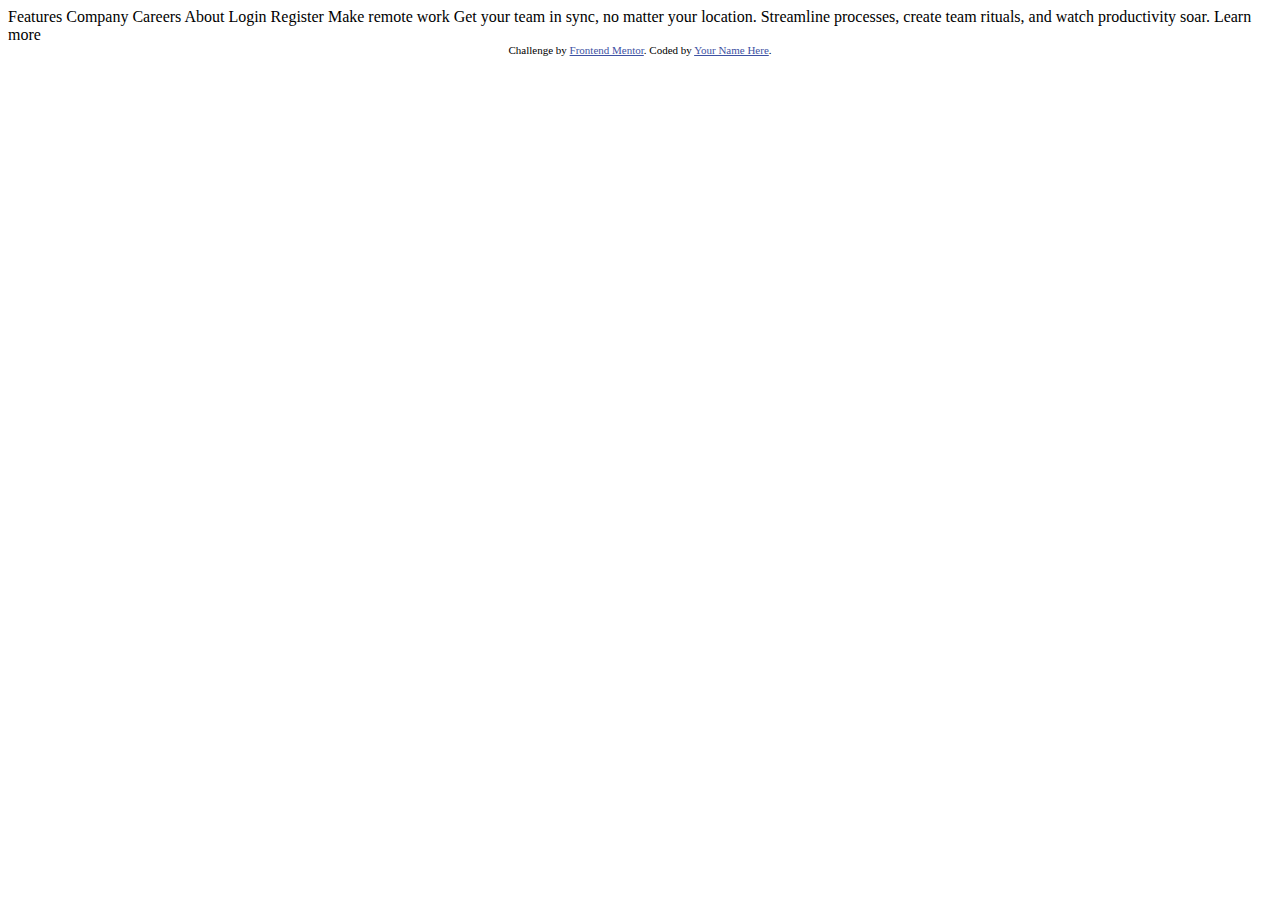
==== assignment5/index.html @ 0ea1176f "all assignments" ====
<!DOCTYPE html>
<html lang="en">
<head>
  <meta charset="UTF-8">
  <meta name="viewport" content="width=device-width, initial-scale=1.0"> <!-- displays site properly based on user's device -->

  <link rel="icon" type="image/png" sizes="32x32" href="./images/favicon-32x32.png">
  
  <title>Frontend Mentor | Intro section with dropdown navigation</title>

  <!-- Feel free to remove these styles or customise in your own stylesheet 👍 -->
  <style>
    .attribution { font-size: 11px; text-align: center; }
    .attribution a { color: hsl(228, 45%, 44%); }
  </style>
</head>
<body>

  Features
  Company
  Careers
  About

  Login
  Register

  Make remote work

  Get your team in sync, no matter your location. Streamline processes, 
  create team rituals, and watch productivity soar.

  Learn more
  
  <div class="attribution">
    Challenge by <a href="https://www.frontendmentor.io?ref=challenge" target="_blank">Frontend Mentor</a>. 
    Coded by <a href="#">Your Name Here</a>.
  </div>
</body>
</html>
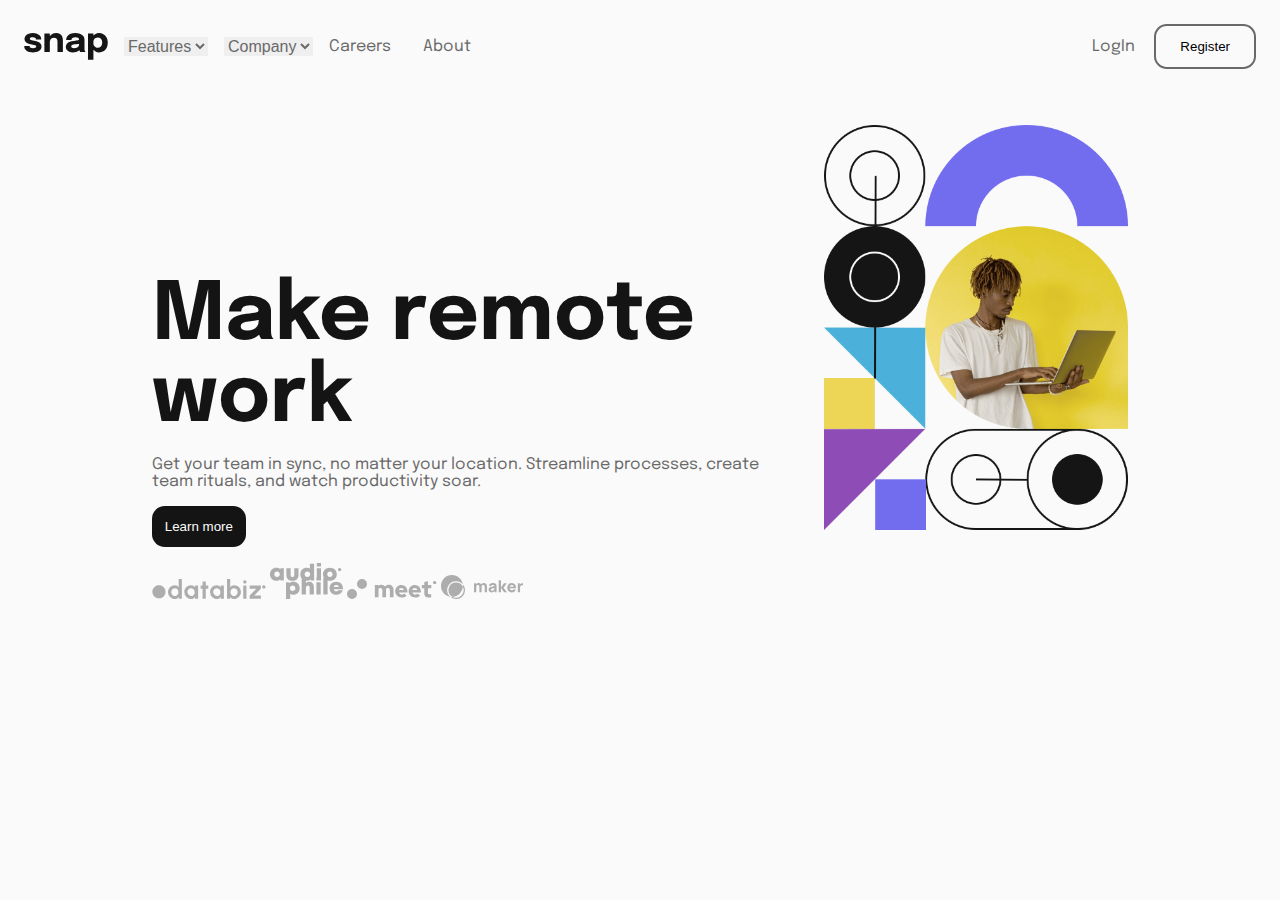
==== commit 4fc46c1a: "update: accountdetails div complete" ====
--- a/assignment5/index.html
+++ b/assignment5/index.html
@@ -2,38 +2,45 @@
 <html lang="en">
 <head>
   <meta charset="UTF-8">
-  <meta name="viewport" content="width=device-width, initial-scale=1.0"> <!-- displays site properly based on user's device -->
-
-  <link rel="icon" type="image/png" sizes="32x32" href="./images/favicon-32x32.png">
-  
-  <title>Frontend Mentor | Intro section with dropdown navigation</title>
-
-  <!-- Feel free to remove these styles or customise in your own stylesheet 👍 -->
-  <style>
-    .attribution { font-size: 11px; text-align: center; }
-    .attribution a { color: hsl(228, 45%, 44%); }
-  </style>
+  <meta name="viewport" content="width=device-width, initial-scale=1.0">
+  <link rel="stylesheet" href="style.css">
+  <title>Document</title>
 </head>
 <body>
-
-  Features
-  Company
-  Careers
-  About
-
-  Login
-  Register
-
-  Make remote work
-
-  Get your team in sync, no matter your location. Streamline processes, 
-  create team rituals, and watch productivity soar.
-
-  Learn more
-  
-  <div class="attribution">
-    Challenge by <a href="https://www.frontendmentor.io?ref=challenge" target="_blank">Frontend Mentor</a>. 
-    Coded by <a href="#">Your Name Here</a>.
-  </div>
+  <nav>
+    <div class="nav-part1">
+      <img src="./images/logo.svg" alt="">
+      <select name="selections" id="">
+        <option value="features">Features</option>
+      </select>
+      <select name="select" id="">
+        <option value="company">Company</option>
+      </select>
+      <li>Careers</li>
+      <li>About</li>
+    </div>
+    <div class="nav-part2">
+      <p>LogIn</p>
+      <button>Register</button>
+    </div>
+  </nav>
+  <section>
+    <div class="section-part1">
+      <h1>Make remote work</h1>
+      <p>Get your team in sync, no matter your location. Streamline processes, 
+        create team rituals, and watch productivity soar.
+      </p>
+      <button>Learn more</button>
+      <div class="image">
+        <img src="./images/client-databiz.svg" alt="">
+        <img src="./images/client-audiophile.svg" alt="">
+        <img src="./images/client-meet.svg" alt="">
+        <img src="./images/client-maker.svg" alt="">
+      </div>
+    </div>
+    <div class="section-part2">
+      <!-- <img src="./images/image-hero-desktop.png" alt=""> -->
+    </div>
+  </section>
 </body>
 </html>--- a/assignment5/style.css
+++ b/assignment5/style.css
@@ -0,0 +1,103 @@
+@import url('https://fonts.googleapis.com/css2?family=Epilogue:ital,wght@0,100..900;1,100..900&display=swap');
+
+:root{
+    --White: hsl(0, 0%, 98%);
+    --Gray: hsl(0, 0%, 41%);
+    --Black: hsl(0, 0%, 8%);
+}
+
+/* Box sizing rules */
+*,
+*::before,
+*::after {
+  box-sizing: border-box;
+  margin: 0;
+  padding: 0;
+}
+body{
+    background-color: var(--White);
+}
+
+/* Navbar */
+nav{
+    display: flex;
+    justify-content: space-between;
+    align-items: center;
+    padding: 1.5rem;
+    font-family: 'Epilogue', sans-serif;
+}
+.nav-part1{
+    display: flex;
+    justify-content: space-between;
+    align-items: center;
+    gap: 1rem;
+}
+.nav-part1 select{
+    outline: none;
+    border: none;
+    font-size: 1rem;
+    color: var(--Gray);
+}
+.nav-part1 li{
+    list-style: none;
+    display: inline;
+    margin-right: 1rem;
+    color: var(--Gray);
+}
+.nav-part2{
+    display: flex;
+    justify-content: space-between;
+    align-items: center;
+    gap: 1.2rem;
+}
+.nav-part2 p{
+    color: var(--Gray);
+}
+.nav-part2 button{
+    background-color: var(--White);
+    padding: 0.8rem 1.5rem;
+    border: 2px solid var(--Gray);
+    border-radius: 0.8rem;
+}
+section{
+    display: flex;
+    justify-content: center;
+    flex-direction: row;
+    align-items: center;
+    gap: 4rem;
+    padding: 2rem;
+    font-family: 'Epilogue', sans-serif;
+}
+.section-part1{
+    display: flex;
+    justify-content: center;
+    flex-direction: column;
+    /* align-items: center; */
+    gap: 1rem;
+    width: 50%;
+}
+.section-part1 h1{
+    color: var(--Black);
+    font-size: 5rem;
+    align-items: left;
+}
+.section-part1 p{
+    color: var(--Gray);
+    font-size: 1rem;
+    align-items: left;
+}
+.section-part1 button{
+    background-color: var(--Black);
+    color: var(--White);
+    padding: 0.8rem;
+    border: none;
+    border-radius: 0.8rem;
+    width: fit-content;
+}
+.section-part2{
+    width: 25%;
+    height: 70vh;
+    background-image: url(./images/image-hero-desktop.png);
+    background-size: contain;
+    background-repeat: no-repeat;
+}